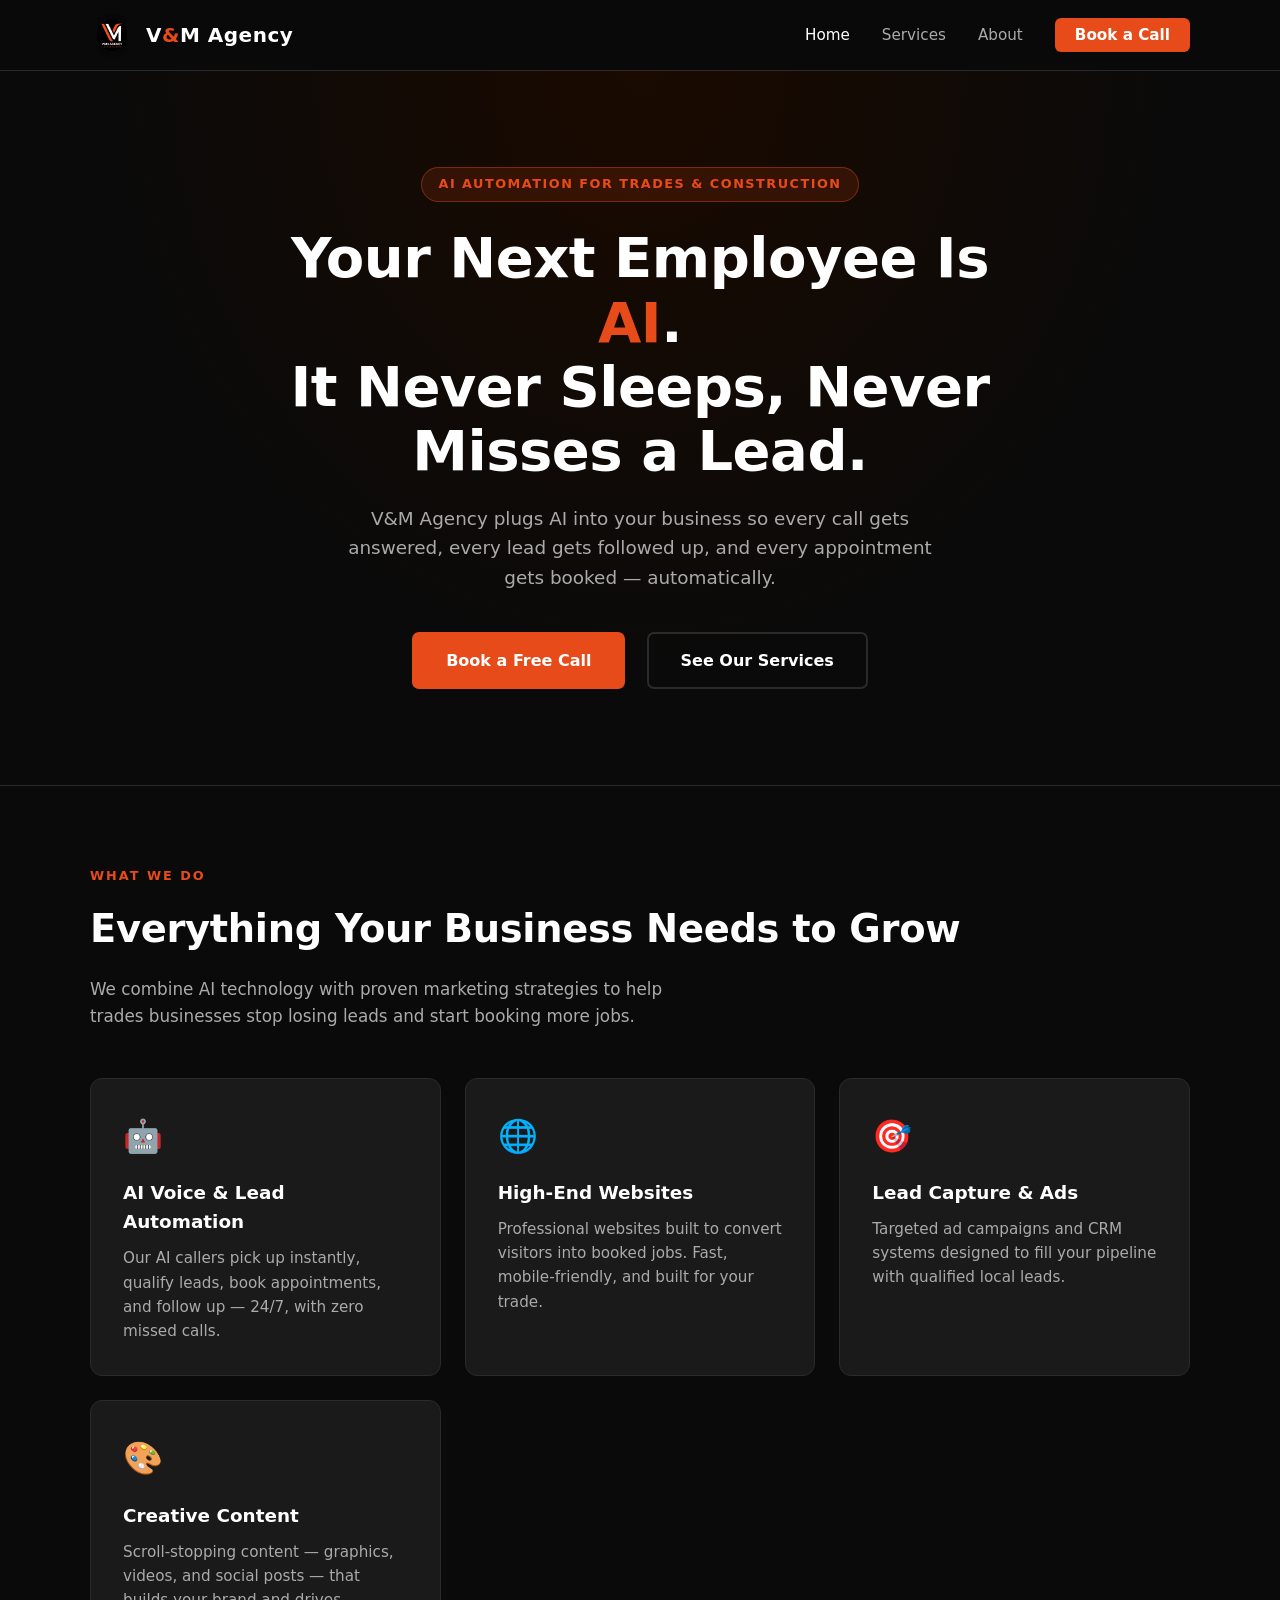
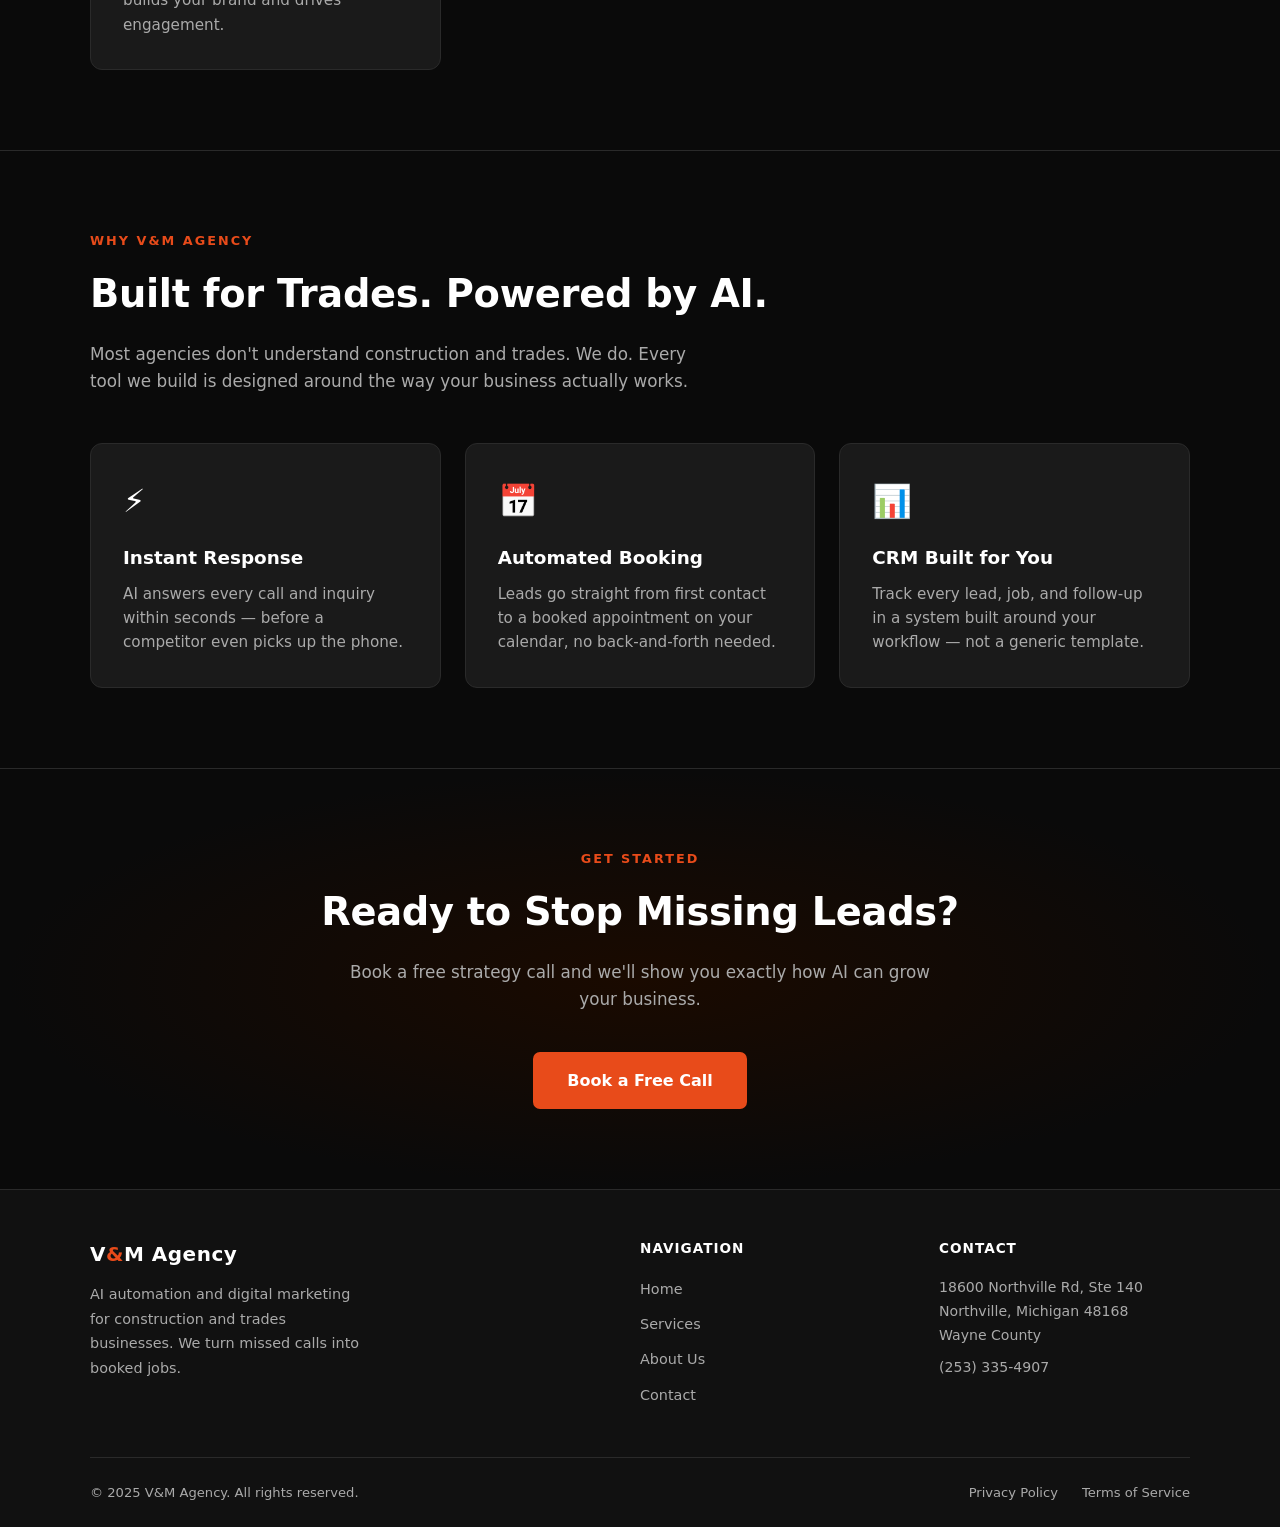
==== index.html @ aed29252 "Add files via upload" ====
<!DOCTYPE html>
<html lang="en">
<head>
  <meta charset="UTF-8" />
  <meta name="viewport" content="width=device-width, initial-scale=1.0" />
  <title>V&amp;M Agency — Let's Build Your Brand</title>
  <meta name="description" content="V&M Agency brings AI automation to construction and trades businesses. AI callers, lead capture, high-end websites, and creative content." />
  <link rel="stylesheet" href="style.css" />
</head>
<body>

  <!-- NAVBAR -->
  <nav>
    <div class="nav-inner">
      <a href="index.html" class="nav-logo">
        <img src="logo.png" alt="V&amp;M Agency Logo" onerror="this.style.display='none'" />
        <span class="nav-logo-text">V<span>&amp;</span>M Agency</span>
      </a>
      <button class="nav-toggle" onclick="toggleNav()" aria-label="Menu">
        <span></span><span></span><span></span>
      </button>
      <ul class="nav-links" id="navLinks">
        <li><a href="index.html" class="active">Home</a></li>
        <li><a href="services.html">Services</a></li>
        <li><a href="about.html">About</a></li>
        <li><a href="contact.html" class="nav-cta">Book a Call</a></li>
      </ul>
    </div>
  </nav>

  <main>
    <!-- HERO -->
    <section class="hero">
      <div class="hero-inner">
        <div class="hero-badge">AI Automation for Trades &amp; Construction</div>
        <h1>Your Next Employee Is <span>AI</span>.<br>It Never Sleeps, Never Misses a Lead.</h1>
        <p>V&amp;M Agency plugs AI into your business so every call gets answered, every lead gets followed up, and every appointment gets booked — automatically.</p>
        <a href="contact.html" class="btn btn-primary">Book a Free Call</a>
        <a href="services.html" class="btn btn-outline">See Our Services</a>
      </div>
    </section>

    <!-- WHAT WE DO -->
    <section class="section">
      <div class="section-inner">
        <p class="section-label">What We Do</p>
        <h2 class="section-title">Everything Your Business Needs to Grow</h2>
        <p class="section-sub">We combine AI technology with proven marketing strategies to help trades businesses stop losing leads and start booking more jobs.</p>
        <div class="cards">
          <div class="card">
            <div class="card-icon">🤖</div>
            <h3>AI Voice &amp; Lead Automation</h3>
            <p>Our AI callers pick up instantly, qualify leads, book appointments, and follow up — 24/7, with zero missed calls.</p>
          </div>
          <div class="card">
            <div class="card-icon">🌐</div>
            <h3>High-End Websites</h3>
            <p>Professional websites built to convert visitors into booked jobs. Fast, mobile-friendly, and built for your trade.</p>
          </div>
          <div class="card">
            <div class="card-icon">🎯</div>
            <h3>Lead Capture &amp; Ads</h3>
            <p>Targeted ad campaigns and CRM systems designed to fill your pipeline with qualified local leads.</p>
          </div>
          <div class="card">
            <div class="card-icon">🎨</div>
            <h3>Creative Content</h3>
            <p>Scroll-stopping content — graphics, videos, and social posts — that builds your brand and drives engagement.</p>
          </div>
        </div>
      </div>
    </section>

    <hr class="divider" />

    <!-- WHY V&M -->
    <section class="section">
      <div class="section-inner">
        <p class="section-label">Why V&amp;M Agency</p>
        <h2 class="section-title">Built for Trades. Powered by AI.</h2>
        <p class="section-sub">Most agencies don't understand construction and trades. We do. Every tool we build is designed around the way your business actually works.</p>
        <div class="cards">
          <div class="card">
            <div class="card-icon">⚡</div>
            <h3>Instant Response</h3>
            <p>AI answers every call and inquiry within seconds — before a competitor even picks up the phone.</p>
          </div>
          <div class="card">
            <div class="card-icon">📅</div>
            <h3>Automated Booking</h3>
            <p>Leads go straight from first contact to a booked appointment on your calendar, no back-and-forth needed.</p>
          </div>
          <div class="card">
            <div class="card-icon">📊</div>
            <h3>CRM Built for You</h3>
            <p>Track every lead, job, and follow-up in a system built around your workflow — not a generic template.</p>
          </div>
        </div>
      </div>
    </section>

    <hr class="divider" />

    <!-- CTA BANNER -->
    <section class="section" style="text-align:center; background: radial-gradient(ellipse at center, #1a0a00 0%, var(--black) 70%);">
      <div class="section-inner">
        <p class="section-label">Get Started</p>
        <h2 class="section-title">Ready to Stop Missing Leads?</h2>
        <p class="section-sub" style="margin: 0 auto 2.5rem;">Book a free strategy call and we'll show you exactly how AI can grow your business.</p>
        <a href="contact.html" class="btn btn-primary">Book a Free Call</a>
      </div>
    </section>
  </main>

  <!-- FOOTER -->
  <footer>
    <div class="footer-inner">
      <div class="footer-grid">
        <div class="footer-brand">
          <span class="nav-logo-text">V<span style="color:var(--orange)">&amp;</span>M Agency</span>
          <p>AI automation and digital marketing for construction and trades businesses. We turn missed calls into booked jobs.</p>
        </div>
        <div class="footer-col">
          <h4>Navigation</h4>
          <ul>
            <li><a href="index.html">Home</a></li>
            <li><a href="services.html">Services</a></li>
            <li><a href="about.html">About Us</a></li>
            <li><a href="contact.html">Contact</a></li>
          </ul>
        </div>
        <div class="footer-col footer-contact">
          <h4>Contact</h4>
          <p>18600 Northville Rd, Ste 140<br>Northville, Michigan 48168<br>Wayne County</p>
          <p><a href="tel:+12533354907">(253) 335-4907</a></p>
        </div>
      </div>
      <div class="footer-bottom">
        <p>&copy; 2025 V&amp;M Agency. All rights reserved.</p>
        <div class="footer-legal-links">
          <a href="privacy-policy.html">Privacy Policy</a>
          <a href="terms-of-service.html">Terms of Service</a>
        </div>
      </div>
    </div>
  </footer>

  <!-- GoHighLevel Chat Widget -->
  <script src="https://widgets.leadconnectorhq.com/loader.js"
    data-resources-url="https://widgets.leadconnectorhq.com/chat-widget/loader.js"
    data-widget-id="6a3e5ccc055fd48edf4a342e"
    data-source="WEB_USER"></script>

  <script>
    function toggleNav() {
      document.getElementById('navLinks').classList.toggle('open');
    }
  </script>

</body>
</html>
---- style.css ----
/* V&M Agency — Brand Stylesheet */

:root {
  --black: #0a0a0a;
  --dark: #111111;
  --card: #1a1a1a;
  --orange: #E84B1A;
  --orange-light: #ff6b3d;
  --white: #ffffff;
  --gray: #aaaaaa;
  --border: #2a2a2a;
}

* {
  margin: 0;
  padding: 0;
  box-sizing: border-box;
}

html {
  scroll-behavior: smooth;
}

body {
  background-color: var(--black);
  color: var(--white);
  font-family: 'Segoe UI', system-ui, -apple-system, sans-serif;
  line-height: 1.6;
  min-height: 100vh;
  display: flex;
  flex-direction: column;
}

main {
  flex: 1;
}

a {
  color: var(--orange);
  text-decoration: none;
  transition: color 0.2s;
}

a:hover {
  color: var(--orange-light);
}

/* ── NAVBAR ── */
nav {
  background: rgba(10, 10, 10, 0.95);
  backdrop-filter: blur(10px);
  border-bottom: 1px solid var(--border);
  position: sticky;
  top: 0;
  z-index: 1000;
  padding: 0 2rem;
}

.nav-inner {
  max-width: 1100px;
  margin: 0 auto;
  display: flex;
  align-items: center;
  justify-content: space-between;
  height: 70px;
}

.nav-logo {
  display: flex;
  align-items: center;
  gap: 12px;
  text-decoration: none;
}

.nav-logo img {
  height: 44px;
  width: 44px;
  object-fit: contain;
  border-radius: 50%;
}

.nav-logo-text {
  font-size: 1.25rem;
  font-weight: 700;
  color: var(--white);
  letter-spacing: 0.5px;
}

.nav-logo-text span {
  color: var(--orange);
}

.nav-links {
  display: flex;
  gap: 2rem;
  list-style: none;
}

.nav-links a {
  color: var(--gray);
  font-size: 0.95rem;
  font-weight: 500;
  transition: color 0.2s;
  text-decoration: none;
}

.nav-links a:hover,
.nav-links a.active {
  color: var(--white);
}

.nav-cta {
  background: var(--orange);
  color: var(--white) !important;
  padding: 0.5rem 1.25rem;
  border-radius: 6px;
  font-weight: 600 !important;
  transition: background 0.2s !important;
}

.nav-cta:hover {
  background: var(--orange-light) !important;
  color: var(--white) !important;
}

/* Hamburger */
.nav-toggle {
  display: none;
  flex-direction: column;
  gap: 5px;
  cursor: pointer;
  background: none;
  border: none;
  padding: 4px;
}

.nav-toggle span {
  display: block;
  width: 24px;
  height: 2px;
  background: var(--white);
  border-radius: 2px;
  transition: all 0.3s;
}

/* ── HERO ── */
.hero {
  padding: 6rem 2rem;
  text-align: center;
  background: radial-gradient(ellipse at top, #1a0a00 0%, var(--black) 60%);
  border-bottom: 1px solid var(--border);
}

.hero-inner {
  max-width: 800px;
  margin: 0 auto;
}

.hero-badge {
  display: inline-block;
  background: rgba(232, 75, 26, 0.15);
  border: 1px solid rgba(232, 75, 26, 0.4);
  color: var(--orange);
  font-size: 0.8rem;
  font-weight: 600;
  letter-spacing: 1.5px;
  text-transform: uppercase;
  padding: 0.4rem 1rem;
  border-radius: 20px;
  margin-bottom: 1.5rem;
}

.hero h1 {
  font-size: clamp(2rem, 5vw, 3.5rem);
  font-weight: 800;
  line-height: 1.15;
  margin-bottom: 1.25rem;
  letter-spacing: -0.5px;
}

.hero h1 span {
  color: var(--orange);
}

.hero p {
  font-size: 1.15rem;
  color: var(--gray);
  max-width: 600px;
  margin: 0 auto 2.5rem;
}

.btn {
  display: inline-block;
  padding: 0.85rem 2rem;
  border-radius: 7px;
  font-size: 1rem;
  font-weight: 600;
  cursor: pointer;
  transition: all 0.2s;
  text-decoration: none;
}

.btn-primary {
  background: var(--orange);
  color: var(--white);
  border: 2px solid var(--orange);
}

.btn-primary:hover {
  background: var(--orange-light);
  border-color: var(--orange-light);
  color: var(--white);
  transform: translateY(-1px);
}

.btn-outline {
  background: transparent;
  color: var(--white);
  border: 2px solid var(--border);
  margin-left: 1rem;
}

.btn-outline:hover {
  border-color: var(--white);
  color: var(--white);
  transform: translateY(-1px);
}

/* ── SECTION ── */
.section {
  padding: 5rem 2rem;
}

.section-inner {
  max-width: 1100px;
  margin: 0 auto;
}

.section-label {
  font-size: 0.8rem;
  font-weight: 600;
  letter-spacing: 2px;
  text-transform: uppercase;
  color: var(--orange);
  margin-bottom: 0.75rem;
}

.section-title {
  font-size: clamp(1.6rem, 3.5vw, 2.4rem);
  font-weight: 700;
  margin-bottom: 1rem;
  letter-spacing: -0.3px;
}

.section-sub {
  color: var(--gray);
  font-size: 1.05rem;
  max-width: 600px;
  margin-bottom: 3rem;
}

/* ── CARDS ── */
.cards {
  display: grid;
  grid-template-columns: repeat(auto-fit, minmax(280px, 1fr));
  gap: 1.5rem;
}

.card {
  background: var(--card);
  border: 1px solid var(--border);
  border-radius: 12px;
  padding: 2rem;
  transition: border-color 0.2s, transform 0.2s;
}

.card:hover {
  border-color: var(--orange);
  transform: translateY(-3px);
}

.card-icon {
  font-size: 2rem;
  margin-bottom: 1rem;
}

.card h3 {
  font-size: 1.15rem;
  font-weight: 700;
  margin-bottom: 0.6rem;
}

.card p {
  color: var(--gray);
  font-size: 0.95rem;
  line-height: 1.6;
}

/* ── DIVIDER ── */
.divider {
  border: none;
  border-top: 1px solid var(--border);
  margin: 0;
}

/* ── PAGE HERO (inner pages) ── */
.page-hero {
  padding: 4rem 2rem 3rem;
  border-bottom: 1px solid var(--border);
  background: radial-gradient(ellipse at top, #1a0a00 0%, var(--black) 60%);
}

.page-hero-inner {
  max-width: 1100px;
  margin: 0 auto;
}

.page-hero h1 {
  font-size: clamp(2rem, 4vw, 3rem);
  font-weight: 800;
  margin-bottom: 0.75rem;
}

.page-hero h1 span {
  color: var(--orange);
}

.page-hero p {
  color: var(--gray);
  font-size: 1.05rem;
  max-width: 560px;
}

/* ── CONTACT ── */
.contact-grid {
  display: grid;
  grid-template-columns: 1fr 1fr;
  gap: 3rem;
  align-items: start;
}

.contact-info h3 {
  font-size: 1.2rem;
  font-weight: 700;
  margin-bottom: 1.5rem;
}

.contact-item {
  display: flex;
  gap: 1rem;
  margin-bottom: 1.5rem;
  align-items: flex-start;
}

.contact-item-icon {
  font-size: 1.3rem;
  flex-shrink: 0;
  margin-top: 2px;
}

.contact-item-text strong {
  display: block;
  font-weight: 600;
  margin-bottom: 0.2rem;
}

.contact-item-text p {
  color: var(--gray);
  font-size: 0.95rem;
}

/* ── LEGAL PAGES ── */
.legal-content {
  max-width: 800px;
  margin: 0 auto;
  padding: 3rem 2rem;
}

.legal-content h2 {
  font-size: 1.3rem;
  font-weight: 700;
  color: var(--orange);
  margin: 2.5rem 0 0.75rem;
}

.legal-content h2:first-child {
  margin-top: 0;
}

.legal-content p,
.legal-content li {
  color: var(--gray);
  font-size: 0.95rem;
  line-height: 1.8;
  margin-bottom: 0.75rem;
}

.legal-content ul,
.legal-content ol {
  padding-left: 1.5rem;
  margin-bottom: 1rem;
}

.legal-content strong {
  color: var(--white);
}

.effective-date {
  color: var(--gray);
  font-size: 0.9rem;
  margin-bottom: 2rem;
  padding-bottom: 1.5rem;
  border-bottom: 1px solid var(--border);
}

/* ── FOOTER ── */
footer {
  background: var(--dark);
  border-top: 1px solid var(--border);
  padding: 3rem 2rem 1.5rem;
}

.footer-inner {
  max-width: 1100px;
  margin: 0 auto;
}

.footer-grid {
  display: grid;
  grid-template-columns: 2fr 1fr 1fr;
  gap: 3rem;
  margin-bottom: 2.5rem;
}

.footer-brand p {
  color: var(--gray);
  font-size: 0.9rem;
  margin-top: 0.75rem;
  max-width: 280px;
  line-height: 1.7;
}

.footer-col h4 {
  font-size: 0.85rem;
  font-weight: 700;
  letter-spacing: 1px;
  text-transform: uppercase;
  color: var(--white);
  margin-bottom: 1rem;
}

.footer-col ul {
  list-style: none;
}

.footer-col ul li {
  margin-bottom: 0.6rem;
}

.footer-col ul li a {
  color: var(--gray);
  font-size: 0.9rem;
  text-decoration: none;
  transition: color 0.2s;
}

.footer-col ul li a:hover {
  color: var(--white);
}

.footer-contact p {
  color: var(--gray);
  font-size: 0.88rem;
  line-height: 1.7;
  margin-bottom: 0.5rem;
}

.footer-contact a {
  color: var(--gray);
}

.footer-contact a:hover {
  color: var(--orange);
}

.footer-bottom {
  border-top: 1px solid var(--border);
  padding-top: 1.5rem;
  display: flex;
  justify-content: space-between;
  align-items: center;
  flex-wrap: wrap;
  gap: 1rem;
}

.footer-bottom p {
  color: var(--gray);
  font-size: 0.82rem;
}

.footer-legal-links {
  display: flex;
  gap: 1.5rem;
}

.footer-legal-links a {
  color: var(--gray);
  font-size: 0.82rem;
  text-decoration: none;
  transition: color 0.2s;
}

.footer-legal-links a:hover {
  color: var(--orange);
}

/* ── RESPONSIVE ── */
@media (max-width: 768px) {
  .nav-links {
    display: none;
    flex-direction: column;
    position: absolute;
    top: 70px;
    left: 0;
    right: 0;
    background: var(--dark);
    border-bottom: 1px solid var(--border);
    padding: 1.5rem 2rem;
    gap: 1.25rem;
  }

  .nav-links.open {
    display: flex;
  }

  .nav-toggle {
    display: flex;
  }

  .contact-grid {
    grid-template-columns: 1fr;
  }

  .footer-grid {
    grid-template-columns: 1fr;
    gap: 2rem;
  }

  .footer-bottom {
    flex-direction: column;
    text-align: center;
  }

  .btn-outline {
    margin-left: 0;
    margin-top: 0.75rem;
  }

  .hero {
    padding: 4rem 1.5rem;
  }
}
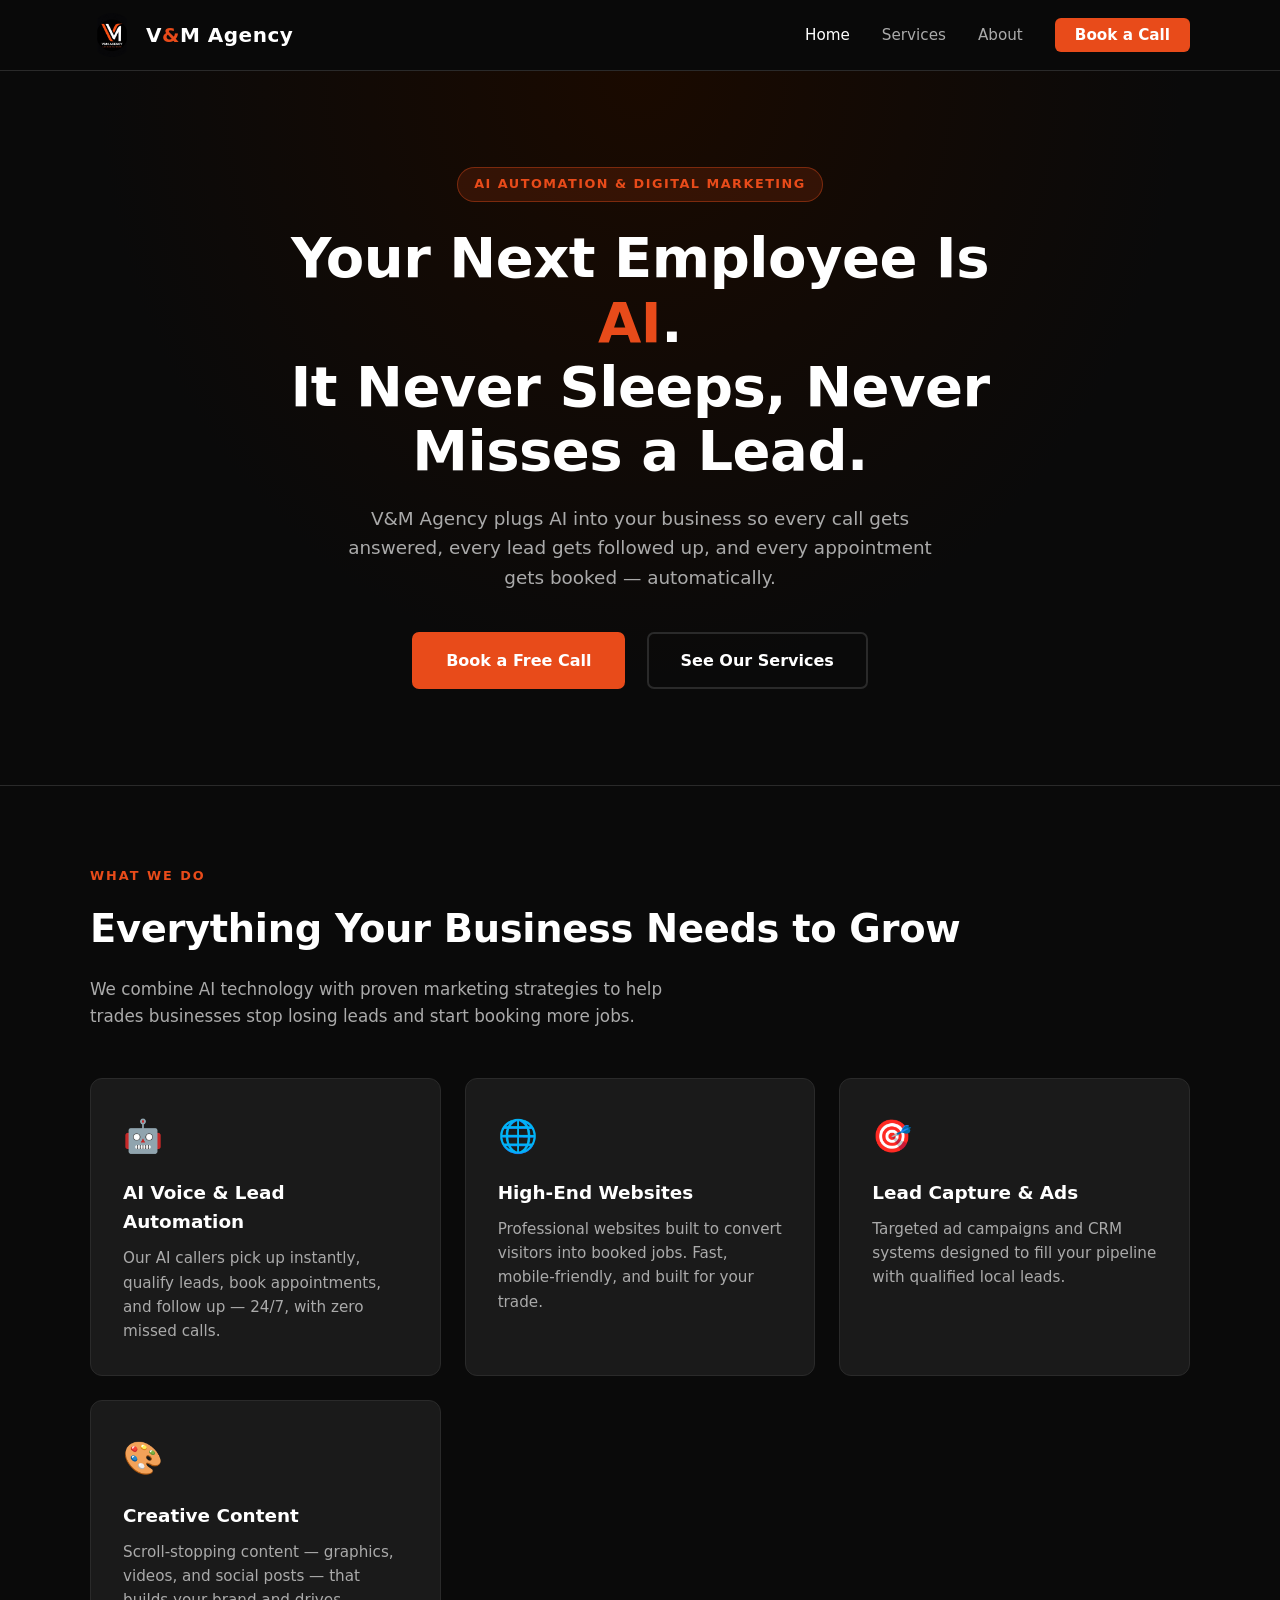
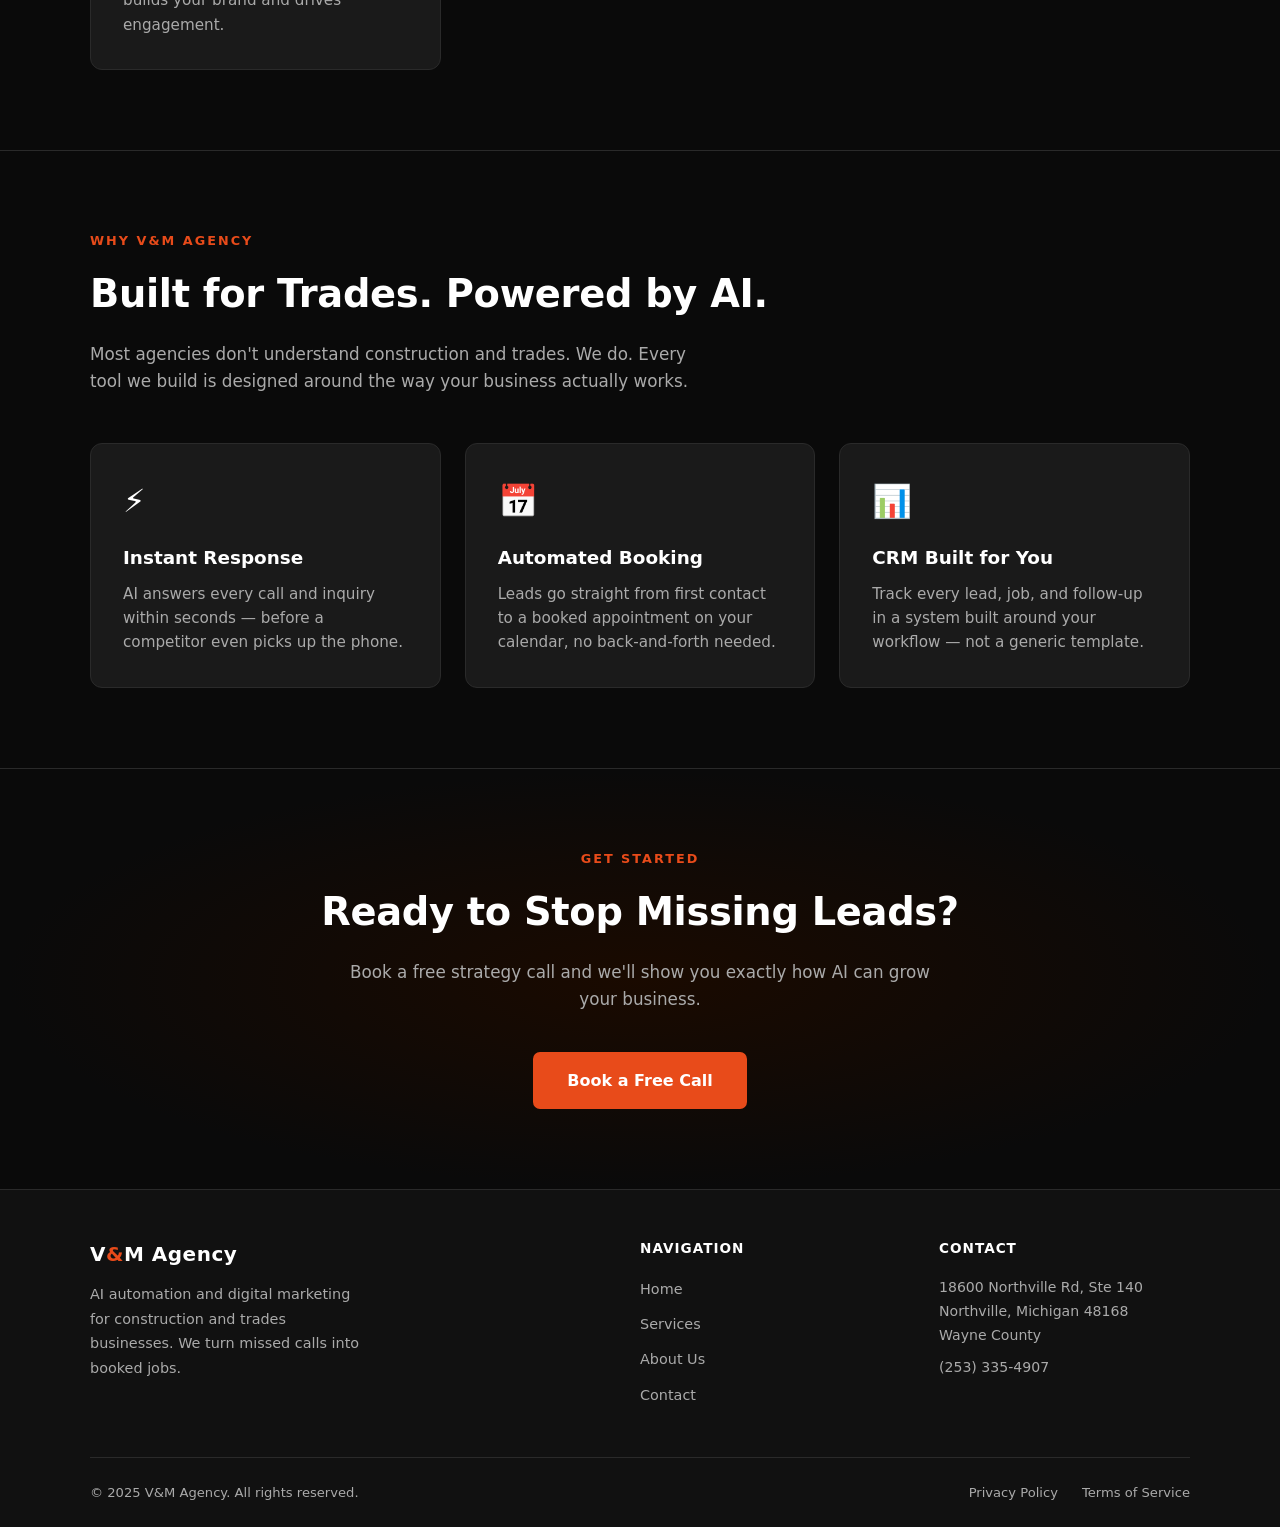
==== commit 9e55aebc: "Add files via upload" ====
--- a/index.html
+++ b/index.html
@@ -6,6 +6,7 @@
   <title>V&amp;M Agency — Let's Build Your Brand</title>
   <meta name="description" content="V&M Agency brings AI automation to construction and trades businesses. AI callers, lead capture, high-end websites, and creative content." />
   <link rel="stylesheet" href="style.css" />
+  <link rel="icon" href="logo.png" type="image/png" />
 </head>
 <body>
 
@@ -32,7 +33,7 @@
     <!-- HERO -->
     <section class="hero">
       <div class="hero-inner">
-        <div class="hero-badge">AI Automation for Trades &amp; Construction</div>
+        <div class="hero-badge">AI Automation &amp; Digital Marketing</div>
         <h1>Your Next Employee Is <span>AI</span>.<br>It Never Sleeps, Never Misses a Lead.</h1>
         <p>V&amp;M Agency plugs AI into your business so every call gets answered, every lead gets followed up, and every appointment gets booked — automatically.</p>
         <a href="contact.html" class="btn btn-primary">Book a Free Call</a>
